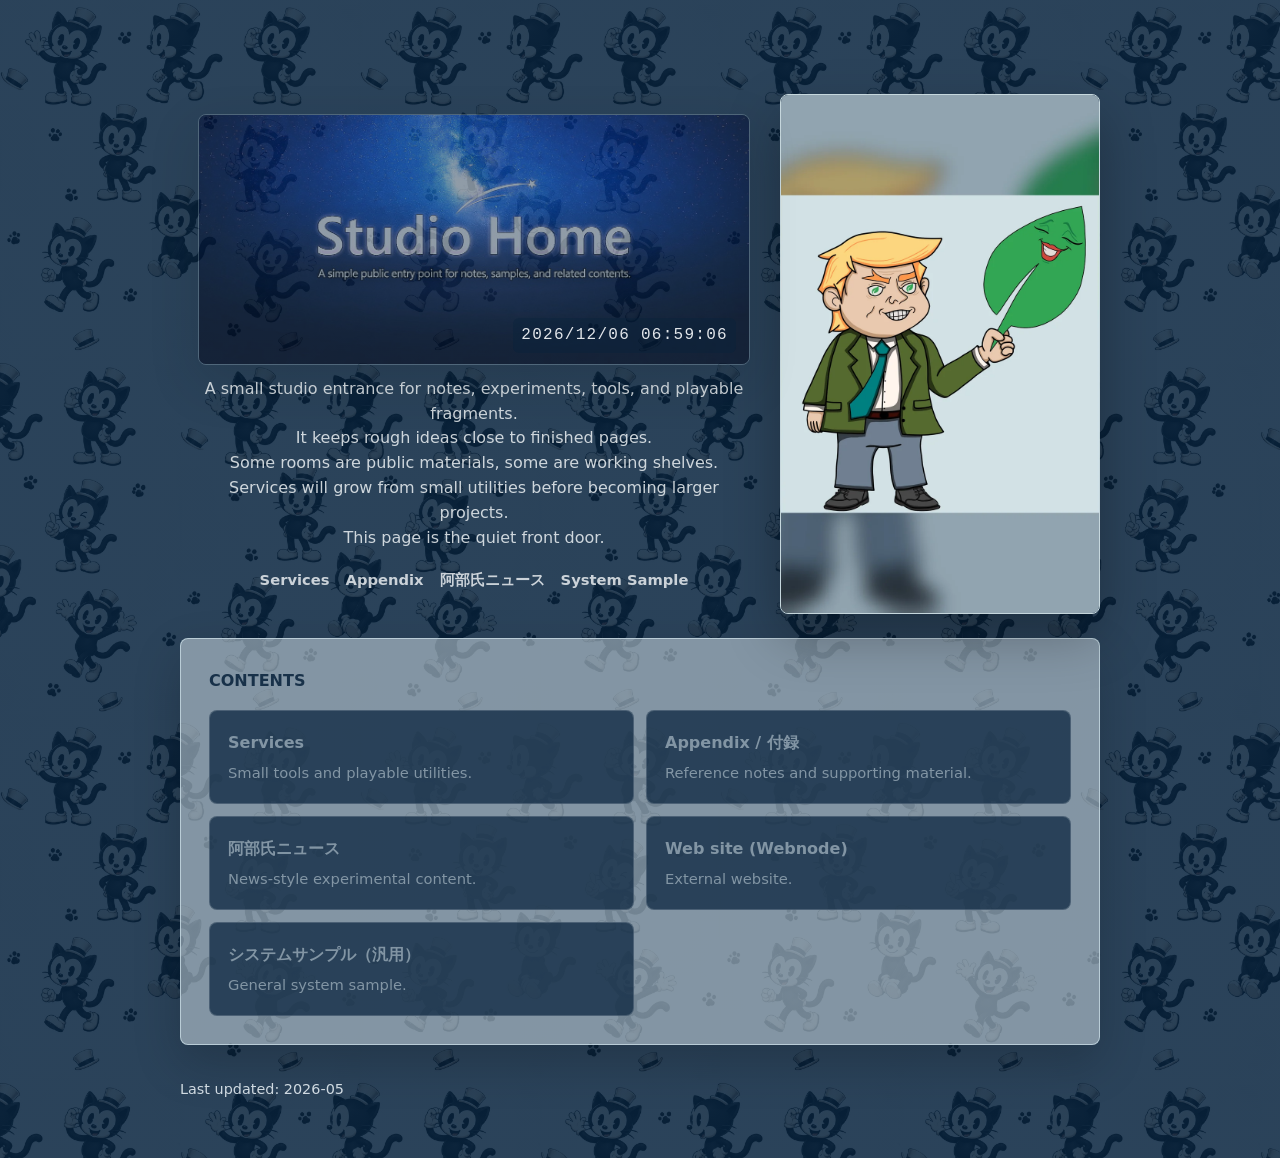
==== index.html @ 92fe7122 "Add service pages and normalize section indexes" ====
<!doctype html>
<html lang="ja">
<head>
  <meta charset="utf-8">
  <meta name="viewport" content="width=device-width, initial-scale=1">
  <title>Studio Home</title>
  <style>
    :root {
      --ink: #111820;
      --muted: #3f505b;
      --line: #bfd3dc;
      --paper: #f4fbff;
      --panel: #f8fbfd;
      --section-panel: rgba(219, 232, 238, 0.5);
      --navy: #0b3155;
      --blue: #2f86bf;
      --green: #70b866;
      --sun: #f4d35e;
    }

    * {
      box-sizing: border-box;
    }

    body {
      margin: 0;
      color: var(--ink);
      font-family: system-ui, -apple-system, BlinkMacSystemFont, "Segoe UI", sans-serif;
      line-height: 1.7;
      background:
        linear-gradient(rgba(8, 36, 63, 0.86), rgba(8, 36, 63, 0.86)),
        url("assets/gitty-back-staggered.webp") repeat,
        var(--navy);
      background-size: auto, 720px 720px, auto;
    }

    main {
      width: min(920px, calc(100% - 32px));
      margin: 0 auto;
      padding: 40px 0 56px;
    }

    .hero {
      display: grid;
      grid-template-columns: minmax(0, 1fr) minmax(220px, 320px);
      gap: 12px;
      align-items: stretch;
      min-height: 0;
      padding-top: 6vh;
      margin-bottom: 24px;
    }

    .hero > div {
      padding: 20px 18px;
      background: transparent;
    }

    .logo-wrap {
      position: relative;
      width: min(100%, 640px);
    }

    .clock {
      position: absolute;
      right: 14px;
      bottom: 12px;
      margin: 0;
      padding: 4px 8px;
      color: rgba(248, 251, 253, 0.9);
      font-family: "Consolas", "SFMono-Regular", "Roboto Mono", monospace;
      font-size: clamp(0.78rem, 1.4vw, 1rem);
      letter-spacing: 0.08em;
      text-align: right;
      background: rgba(8, 34, 60, 0.36);
      border-radius: 6px;
    }

    .hero .logo {
      display: block;
      width: min(100%, 640px);
      height: auto;
      aspect-ratio: auto;
      object-fit: contain;
      opacity: 0.5;
      border: 1px solid rgba(191, 211, 220, 0.5);
      border-radius: 8px;
      box-shadow: 0 18px 48px rgba(0, 0, 0, 0.2);
    }

    .intro {
      width: min(100%, 640px);
      margin: 12px 0 0;
      color: rgba(248, 251, 253, 0.8);
      font-size: 1rem;
      line-height: 1.55;
      text-align: center;
    }

    .quick-links {
      display: flex;
      flex-wrap: wrap;
      justify-content: center;
      gap: 8px 16px;
      width: min(100%, 640px);
      margin: 16px 0 0;
      padding: 0;
      list-style: none;
    }

    .quick-links a {
      color: rgba(248, 251, 253, 0.78);
      font-size: 0.92rem;
      font-weight: 700;
      text-decoration: none;
    }

    .quick-links a:hover,
    .quick-links a:focus-visible {
      color: #f8fbfd;
      text-decoration: underline;
      text-underline-offset: 4px;
      outline: none;
    }

    h1 {
      margin: 0;
      color: #f8fbfd;
      font-size: clamp(2.4rem, 7vw, 5rem);
      line-height: 1;
      letter-spacing: 0;
    }

    .lead {
      max-width: 34rem;
      margin: 20px 0 0;
      color: rgba(248, 251, 253, 0.78);
      font-size: 1.05rem;
    }

    .hero img {
      width: 100%;
      height: 100%;
      min-height: 0;
      object-fit: cover;
      border: 1px solid rgba(216, 232, 236, 0.9);
      border-radius: 8px;
      box-shadow: 0 22px 54px rgba(0, 0, 0, 0.28);
    }

    .contents {
      padding: 28px;
      background: var(--section-panel);
      border: 1px solid rgba(191, 211, 220, 0.9);
      border-radius: 8px;
      box-shadow: 0 18px 48px rgba(0, 0, 0, 0.18);
    }

    h2 {
      margin: 0 0 16px;
      font-size: 1rem;
      color: #183149;
      font-weight: 700;
      text-transform: uppercase;
    }

    .links {
      display: grid;
      grid-template-columns: repeat(2, minmax(0, 1fr));
      gap: 12px;
      padding: 0;
      margin: 0;
      list-style: none;
    }

    .links a {
      display: block;
      min-height: 86px;
      padding: 18px;
      color: #8295a4;
      text-decoration: none;
      background: rgba(8, 34, 60, 0.72);
      border: 1px solid rgba(208, 220, 230, 0.2);
      border-radius: 8px;
      transition: border-color 160ms ease, transform 160ms ease, box-shadow 160ms ease;
    }

    .links a:hover,
    .links a:focus-visible {
      border-color: rgba(232, 240, 246, 0.58);
      box-shadow: 0 10px 26px rgba(0, 0, 0, 0.18);
      transform: translateY(-2px);
      outline: none;
    }

    .label {
      display: block;
      font-weight: 700;
    }

    .note {
      display: block;
      margin-top: 4px;
      color: #8295a4;
      font-size: 0.92rem;
    }

    footer {
      margin-top: 32px;
      color: rgba(244, 251, 255, 0.82);
      font-size: 0.9rem;
    }

    @media (max-width: 720px) {
      main {
        width: min(100% - 24px, 560px);
        padding-top: 28px;
      }

      .hero {
        grid-template-columns: 1fr;
        min-height: auto;
        padding-top: 0;
        margin-bottom: 44px;
        gap: 28px;
      }

      .hero > div,
      .contents {
        padding: 22px;
      }

      .intro {
        margin-top: 18px;
      }

      .quick-links {
        margin-top: 18px;
      }

      .clock {
        right: 10px;
        bottom: 10px;
        font-size: 0.78rem;
      }

      .hero img {
        height: auto;
        aspect-ratio: 3 / 4;
        max-height: 360px;
      }

      .hero .logo {
        max-height: none;
      }

      .links {
        grid-template-columns: 1fr;
      }
    }
  </style>
</head>
<body>
  <main>
    <section class="hero" aria-labelledby="site-title">
      <div>
        <div class="logo-wrap">
          <img class="logo" id="site-title" src="assets/logo-studio-web.jpg" alt="Studio Home - A simple public entry point for notes, samples, and related contents.">
          <p class="clock" id="clock" aria-label="Current date and time">----/--/-- --:--:--</p>
        </div>
        <p class="intro">
          A small studio entrance for notes, experiments, tools, and playable fragments.<br>
          It keeps rough ideas close to finished pages.<br>
          Some rooms are public materials, some are working shelves.<br>
          Services will grow from small utilities before becoming larger projects.<br>
          This page is the quiet front door.
        </p>
        <ul class="quick-links" aria-label="Quick links">
          <li><a href="services/">Services</a></li>
          <li><a href="appendix/">Appendix</a></li>
          <li><a href="abeshi-shimbun/">阿部氏ニュース</a></li>
          <li><a href="System_Sample/">System Sample</a></li>
        </ul>
      </div>
      <img id="hero-image" src="assets/nft-hero-01.webp" alt="Rotating studio image">
    </section>

    <section class="contents" aria-labelledby="contents-title">
      <h2 id="contents-title">Contents</h2>
      <ul class="links">
        <li>
          <a href="services/">
            <span class="label">Services</span>
            <span class="note">Small tools and playable utilities.</span>
          </a>
        </li>
        <li>
          <a href="appendix/">
            <span class="label">Appendix / 付録</span>
            <span class="note">Reference notes and supporting material.</span>
          </a>
        </li>
        <li>
          <a href="abeshi-shimbun/">
            <span class="label">阿部氏ニュース</span>
            <span class="note">News-style experimental content.</span>
          </a>
        </li>
        <li>
          <a href="https://a-so-fun.webnode.jp/">
            <span class="label">Web site (Webnode)</span>
            <span class="note">External website.</span>
          </a>
        </li>
        <li>
          <a href="System_Sample/">
            <span class="label">システムサンプル（汎用）</span>
            <span class="note">General system sample.</span>
          </a>
        </li>
      </ul>
    </section>

    <footer>
      Last updated: 2026-05
    </footer>
  </main>
  <script>
    const clock = document.getElementById("clock");
    const heroImage = document.getElementById("hero-image");
    const heroImages = [
      "assets/nft-hero-01.webp",
      "assets/gitty-hero-01.webp",
      "assets/nft-hero-02.webp",
      "assets/gitty-hero-02.webp",
      "assets/nft-hero-03.webp",
      "assets/gitty-hero-03.webp",
      "assets/nft-hero-04.webp",
      "assets/gitty-hero-04.webp",
      "assets/nft-hero-05.webp",
      "assets/gitty-hero-05.webp",
      "assets/nft-hero-06.webp",
      "assets/gitty-hero-06.webp"
    ];

    function updateHeroImage() {
      const index = new Date().getHours() % heroImages.length;
      heroImage.src = heroImages[index];
    }

    function updateClock() {
      const now = new Date();
      const date = now.toLocaleDateString("ja-JP", {
        year: "numeric",
        month: "2-digit",
        day: "2-digit"
      });
      const time = now.toLocaleTimeString("ja-JP", {
        hour: "2-digit",
        minute: "2-digit",
        second: "2-digit"
      });
      clock.textContent = `${date} ${time}`;
    }

    updateHeroImage();
    updateClock();
    setInterval(updateClock, 1000);
    setInterval(updateHeroImage, 60000);
  </script>
</body>
</html>
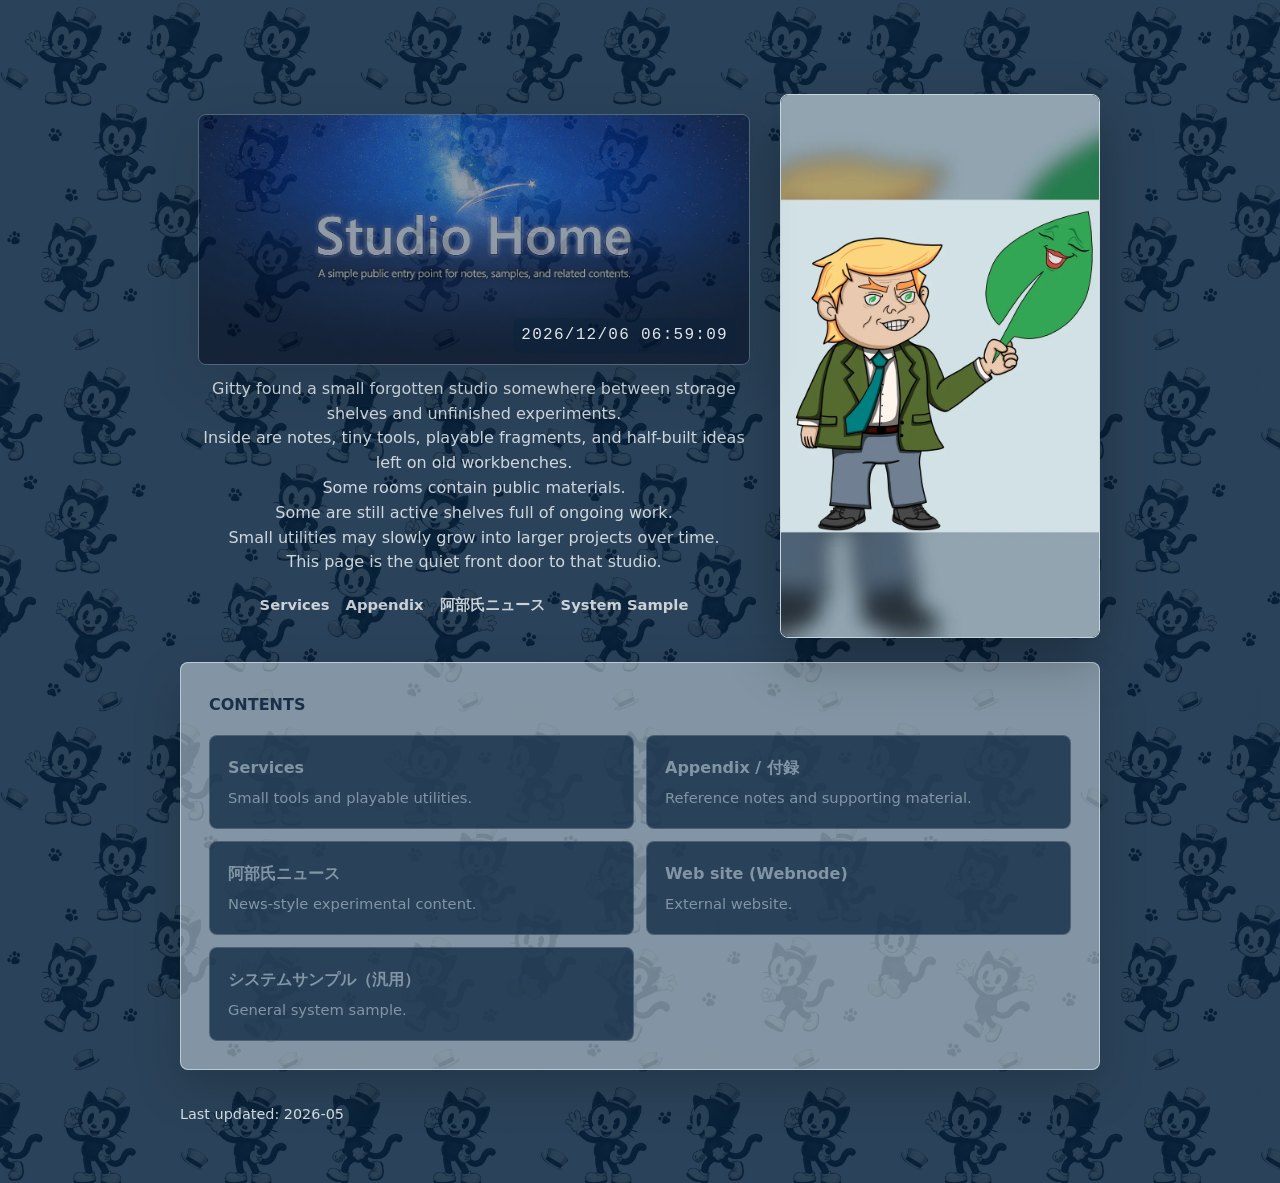
==== commit d5827651: "Refresh studio intro copy and Sudoku input format" ====
--- a/index.html
+++ b/index.html
@@ -268,11 +268,12 @@
           <p class="clock" id="clock" aria-label="Current date and time">----/--/-- --:--:--</p>
         </div>
         <p class="intro">
-          A small studio entrance for notes, experiments, tools, and playable fragments.<br>
-          It keeps rough ideas close to finished pages.<br>
-          Some rooms are public materials, some are working shelves.<br>
-          Services will grow from small utilities before becoming larger projects.<br>
-          This page is the quiet front door.
+          Gitty found a small forgotten studio somewhere between storage shelves and unfinished experiments.<br>
+          Inside are notes, tiny tools, playable fragments, and half-built ideas left on old workbenches.<br>
+          Some rooms contain public materials.<br>
+          Some are still active shelves full of ongoing work.<br>
+          Small utilities may slowly grow into larger projects over time.<br>
+          This page is the quiet front door to that studio.
         </p>
         <ul class="quick-links" aria-label="Quick links">
           <li><a href="services/">Services</a></li>
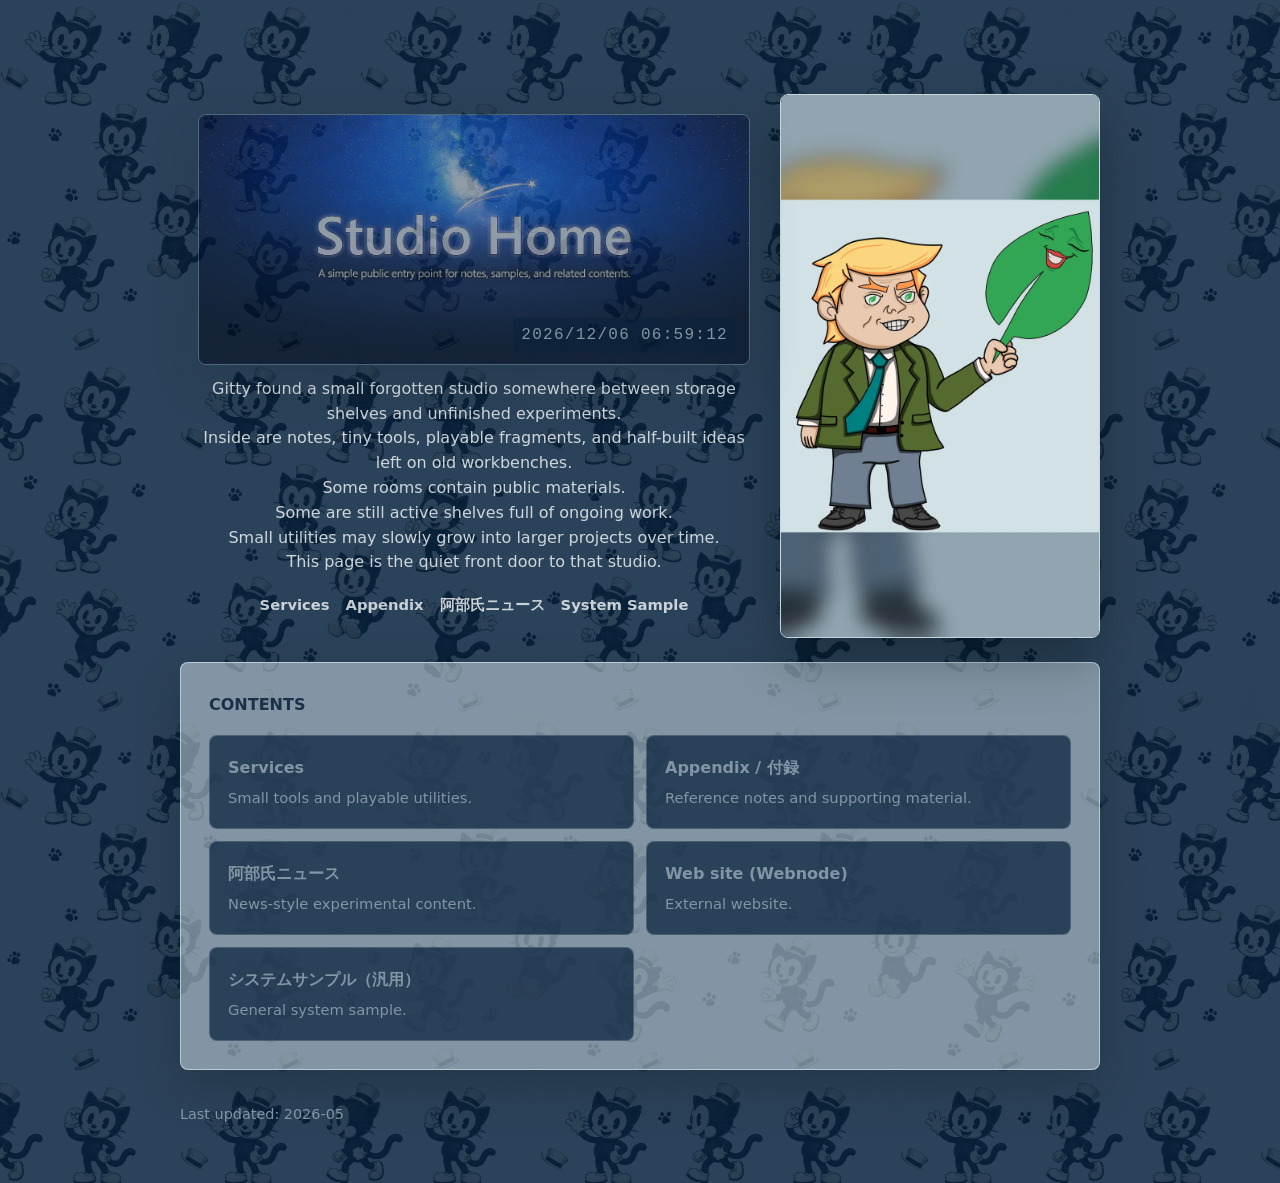
==== commit 1215ad3a: "Convert appendix notes to HTML pages" ====
--- a/index.html
+++ b/index.html
@@ -66,12 +66,12 @@
       bottom: 12px;
       margin: 0;
       padding: 4px 8px;
-      color: rgba(248, 251, 253, 0.9);
+      color: #8295a4;
       font-family: "Consolas", "SFMono-Regular", "Roboto Mono", monospace;
       font-size: clamp(0.78rem, 1.4vw, 1rem);
       letter-spacing: 0.08em;
       text-align: right;
-      background: rgba(8, 34, 60, 0.36);
+      background: rgba(8, 34, 60, 0.48);
       border-radius: 6px;
     }
 
@@ -206,7 +206,7 @@
 
     footer {
       margin-top: 32px;
-      color: rgba(244, 251, 255, 0.82);
+      color: #8295a4;
       font-size: 0.9rem;
     }
 
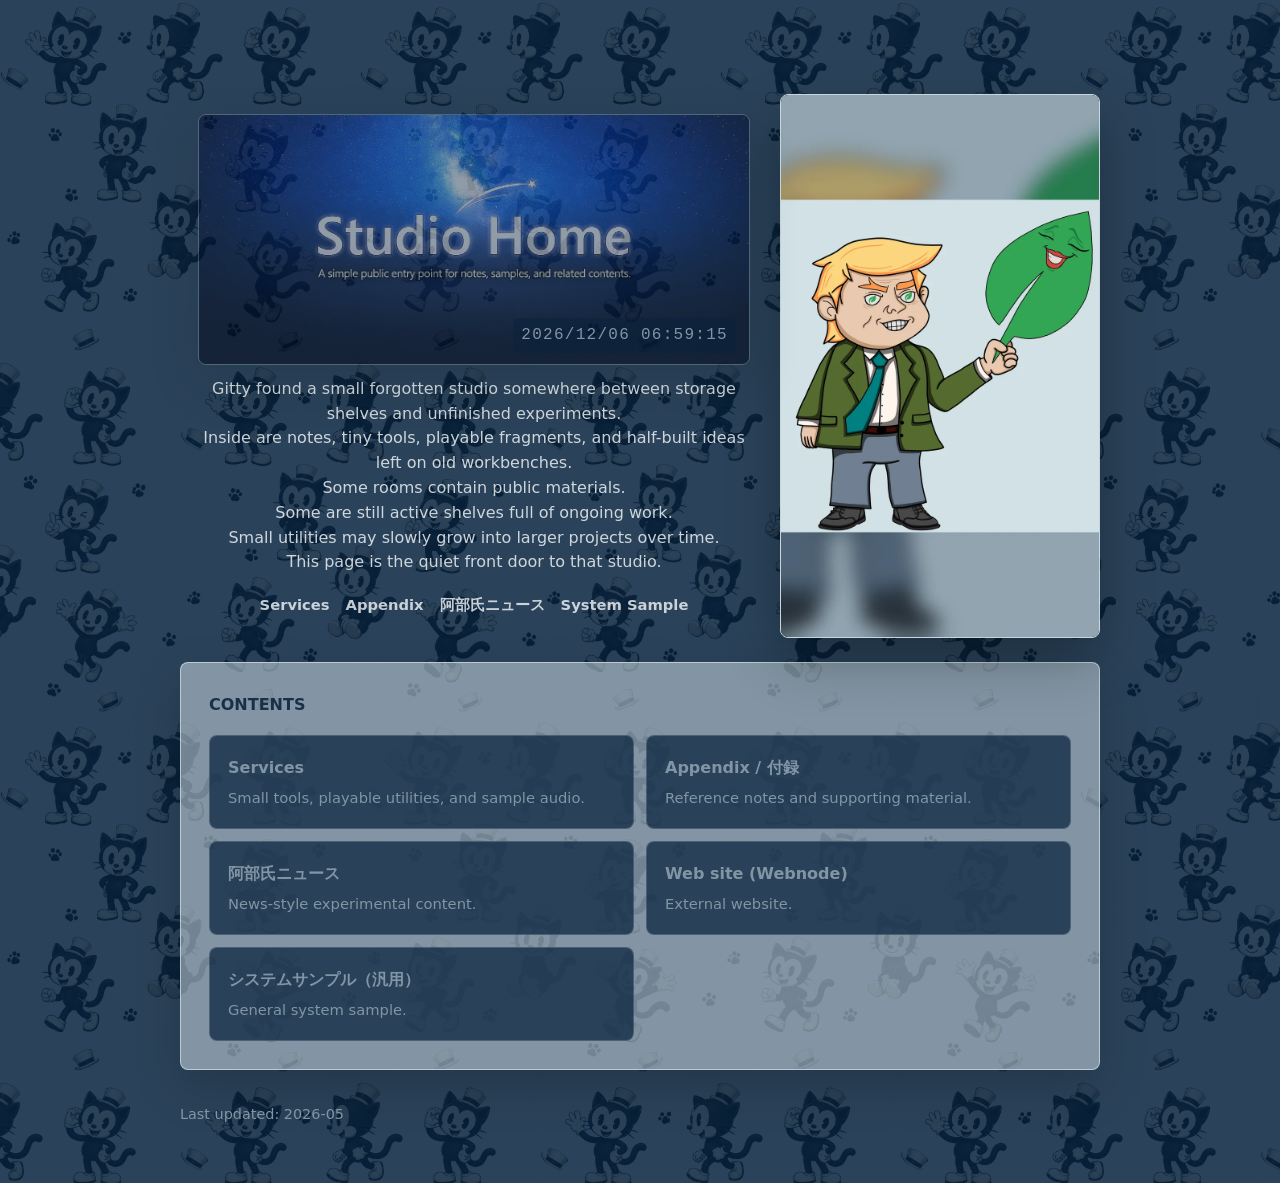
==== commit 085a1e1c: "Add services audio samples" ====
--- a/index.html
+++ b/index.html
@@ -291,7 +291,7 @@
         <li>
           <a href="services/">
             <span class="label">Services</span>
-            <span class="note">Small tools and playable utilities.</span>
+            <span class="note">Small tools, playable utilities, and sample audio.</span>
           </a>
         </li>
         <li>
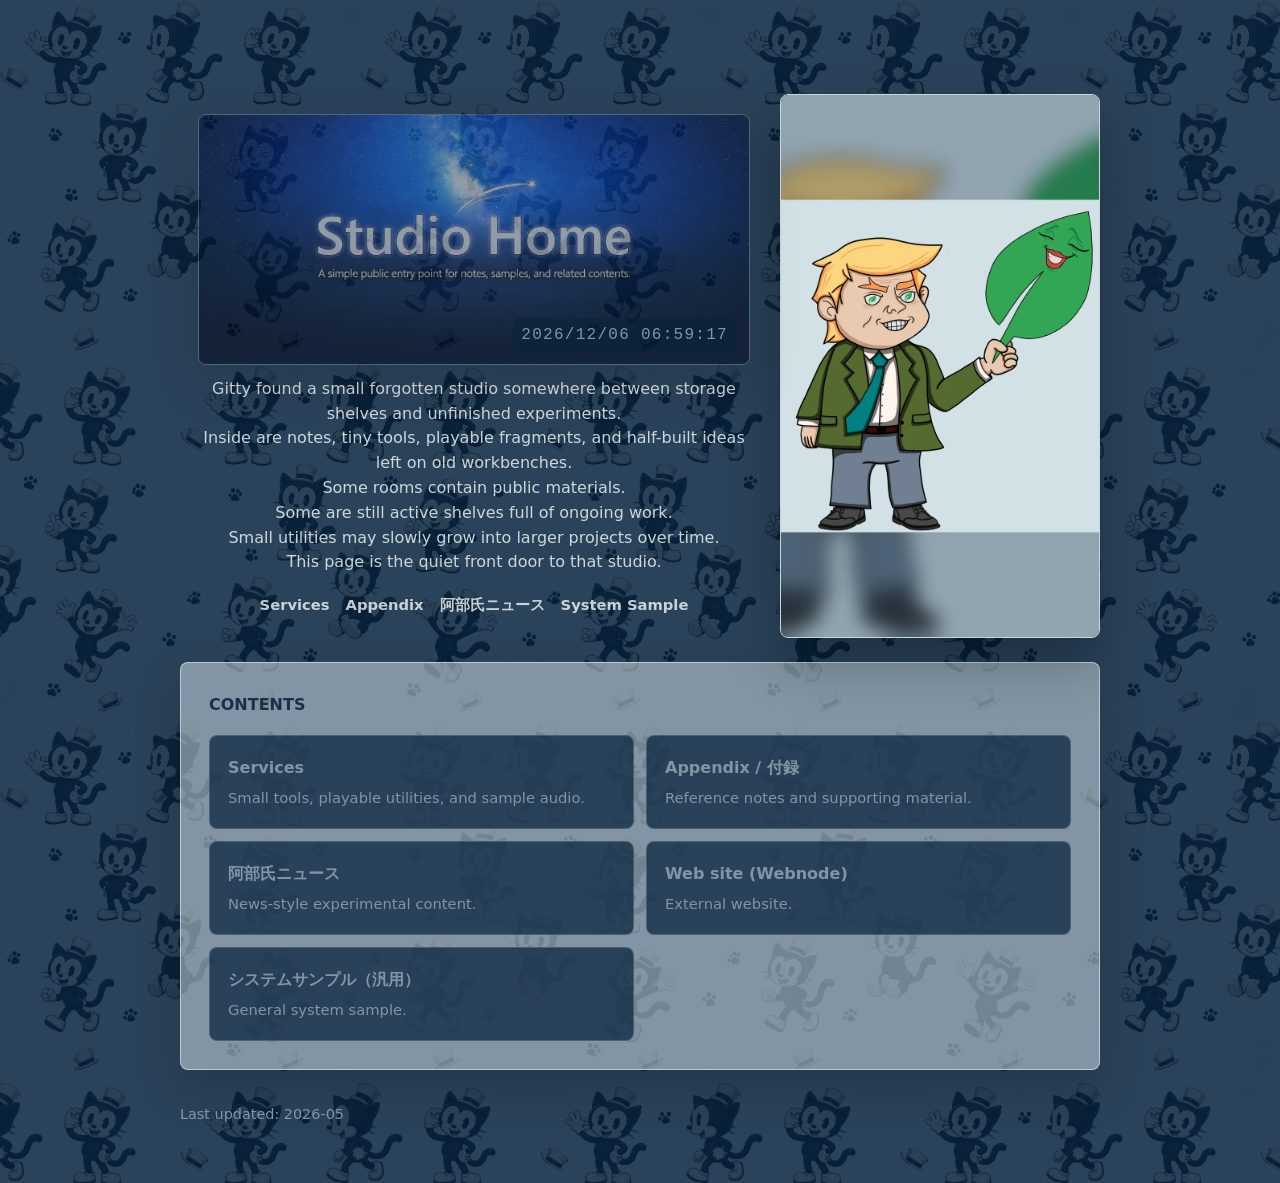
==== commit f50233f8: "Organize public site assets" ====
--- a/index.html
+++ b/index.html
@@ -29,7 +29,7 @@
       line-height: 1.7;
       background:
         linear-gradient(rgba(8, 36, 63, 0.86), rgba(8, 36, 63, 0.86)),
-        url("assets/gitty-back-staggered.webp") repeat,
+        url("assets/pictures/site/gitty-back-staggered.webp") repeat,
         var(--navy);
       background-size: auto, 720px 720px, auto;
     }
@@ -264,7 +264,7 @@
     <section class="hero" aria-labelledby="site-title">
       <div>
         <div class="logo-wrap">
-          <img class="logo" id="site-title" src="assets/logo-studio-web.jpg" alt="Studio Home - A simple public entry point for notes, samples, and related contents.">
+          <img class="logo" id="site-title" src="assets/pictures/site/logo-studio-web.jpg" alt="Studio Home - A simple public entry point for notes, samples, and related contents.">
           <p class="clock" id="clock" aria-label="Current date and time">----/--/-- --:--:--</p>
         </div>
         <p class="intro">
@@ -282,7 +282,7 @@
           <li><a href="System_Sample/">System Sample</a></li>
         </ul>
       </div>
-      <img id="hero-image" src="assets/nft-hero-01.webp" alt="Rotating studio image">
+      <img id="hero-image" src="assets/pictures/site/nft-hero-01.webp" alt="Rotating studio image">
     </section>
 
     <section class="contents" aria-labelledby="contents-title">
@@ -329,18 +329,18 @@
     const clock = document.getElementById("clock");
     const heroImage = document.getElementById("hero-image");
     const heroImages = [
-      "assets/nft-hero-01.webp",
-      "assets/gitty-hero-01.webp",
-      "assets/nft-hero-02.webp",
-      "assets/gitty-hero-02.webp",
-      "assets/nft-hero-03.webp",
-      "assets/gitty-hero-03.webp",
-      "assets/nft-hero-04.webp",
-      "assets/gitty-hero-04.webp",
-      "assets/nft-hero-05.webp",
-      "assets/gitty-hero-05.webp",
-      "assets/nft-hero-06.webp",
-      "assets/gitty-hero-06.webp"
+      "assets/pictures/site/nft-hero-01.webp",
+      "assets/pictures/site/gitty-hero-01.webp",
+      "assets/pictures/site/nft-hero-02.webp",
+      "assets/pictures/site/gitty-hero-02.webp",
+      "assets/pictures/site/nft-hero-03.webp",
+      "assets/pictures/site/gitty-hero-03.webp",
+      "assets/pictures/site/nft-hero-04.webp",
+      "assets/pictures/site/gitty-hero-04.webp",
+      "assets/pictures/site/nft-hero-05.webp",
+      "assets/pictures/site/gitty-hero-05.webp",
+      "assets/pictures/site/nft-hero-06.webp",
+      "assets/pictures/site/gitty-hero-06.webp"
     ];
 
     function updateHeroImage() {
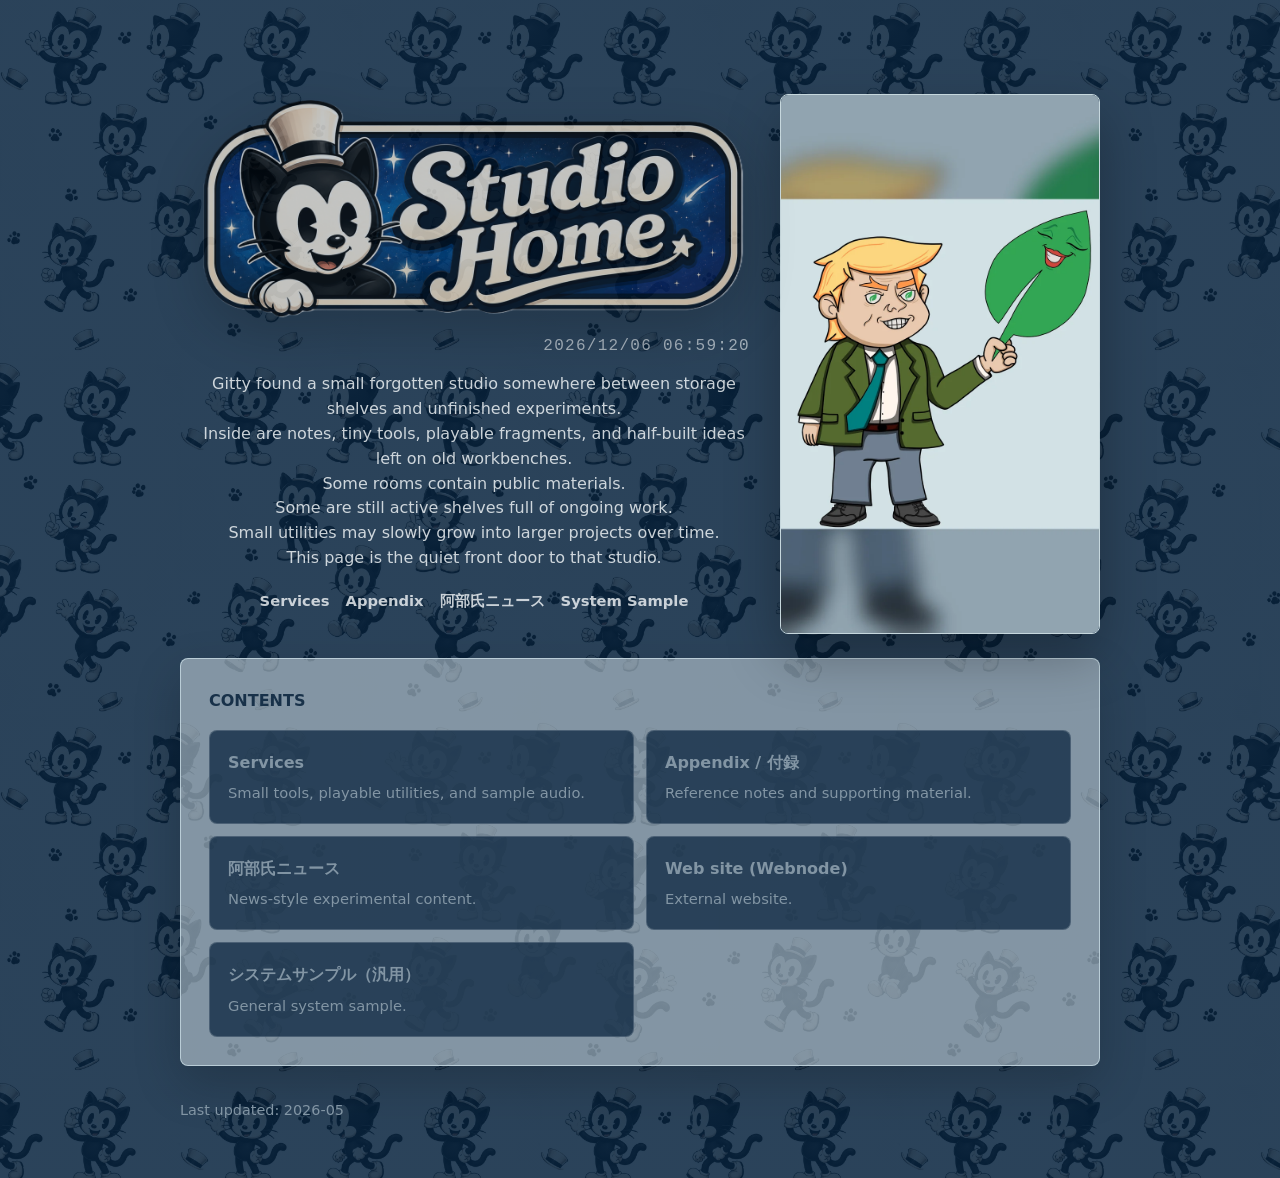
==== commit 60f58745: "Refresh Studio Home logo" ====
--- a/index.html
+++ b/index.html
@@ -51,7 +51,7 @@
     }
 
     .hero > div {
-      padding: 20px 18px;
+      padding: 0 18px 20px;
       background: transparent;
     }
 
@@ -61,18 +61,13 @@
     }
 
     .clock {
-      position: absolute;
-      right: 14px;
-      bottom: 12px;
-      margin: 0;
-      padding: 4px 8px;
-      color: #8295a4;
+      margin: 8px 0 0;
+      padding: 0;
+      color: rgba(248, 251, 253, 0.58);
       font-family: "Consolas", "SFMono-Regular", "Roboto Mono", monospace;
       font-size: clamp(0.78rem, 1.4vw, 1rem);
       letter-spacing: 0.08em;
       text-align: right;
-      background: rgba(8, 34, 60, 0.48);
-      border-radius: 6px;
     }
 
     .hero .logo {
@@ -81,10 +76,11 @@
       height: auto;
       aspect-ratio: auto;
       object-fit: contain;
-      opacity: 0.5;
-      border: 1px solid rgba(191, 211, 220, 0.5);
-      border-radius: 8px;
-      box-shadow: 0 18px 48px rgba(0, 0, 0, 0.2);
+      opacity: 0.72;
+      border: 0;
+      border-radius: 0;
+      box-shadow: none;
+      filter: drop-shadow(0 18px 28px rgba(0, 0, 0, 0.26));
     }
 
     .intro {
@@ -238,8 +234,6 @@
       }
 
       .clock {
-        right: 10px;
-        bottom: 10px;
         font-size: 0.78rem;
       }
 
@@ -264,7 +258,7 @@
     <section class="hero" aria-labelledby="site-title">
       <div>
         <div class="logo-wrap">
-          <img class="logo" id="site-title" src="assets/pictures/site/logo-studio-web.jpg" alt="Studio Home - A simple public entry point for notes, samples, and related contents.">
+          <img class="logo" id="site-title" src="assets/pictures/site/logo-studio-home-transparent-20260518.png" alt="Studio Home - A simple public entry point for notes, samples, and related contents.">
           <p class="clock" id="clock" aria-label="Current date and time">----/--/-- --:--:--</p>
         </div>
         <p class="intro">
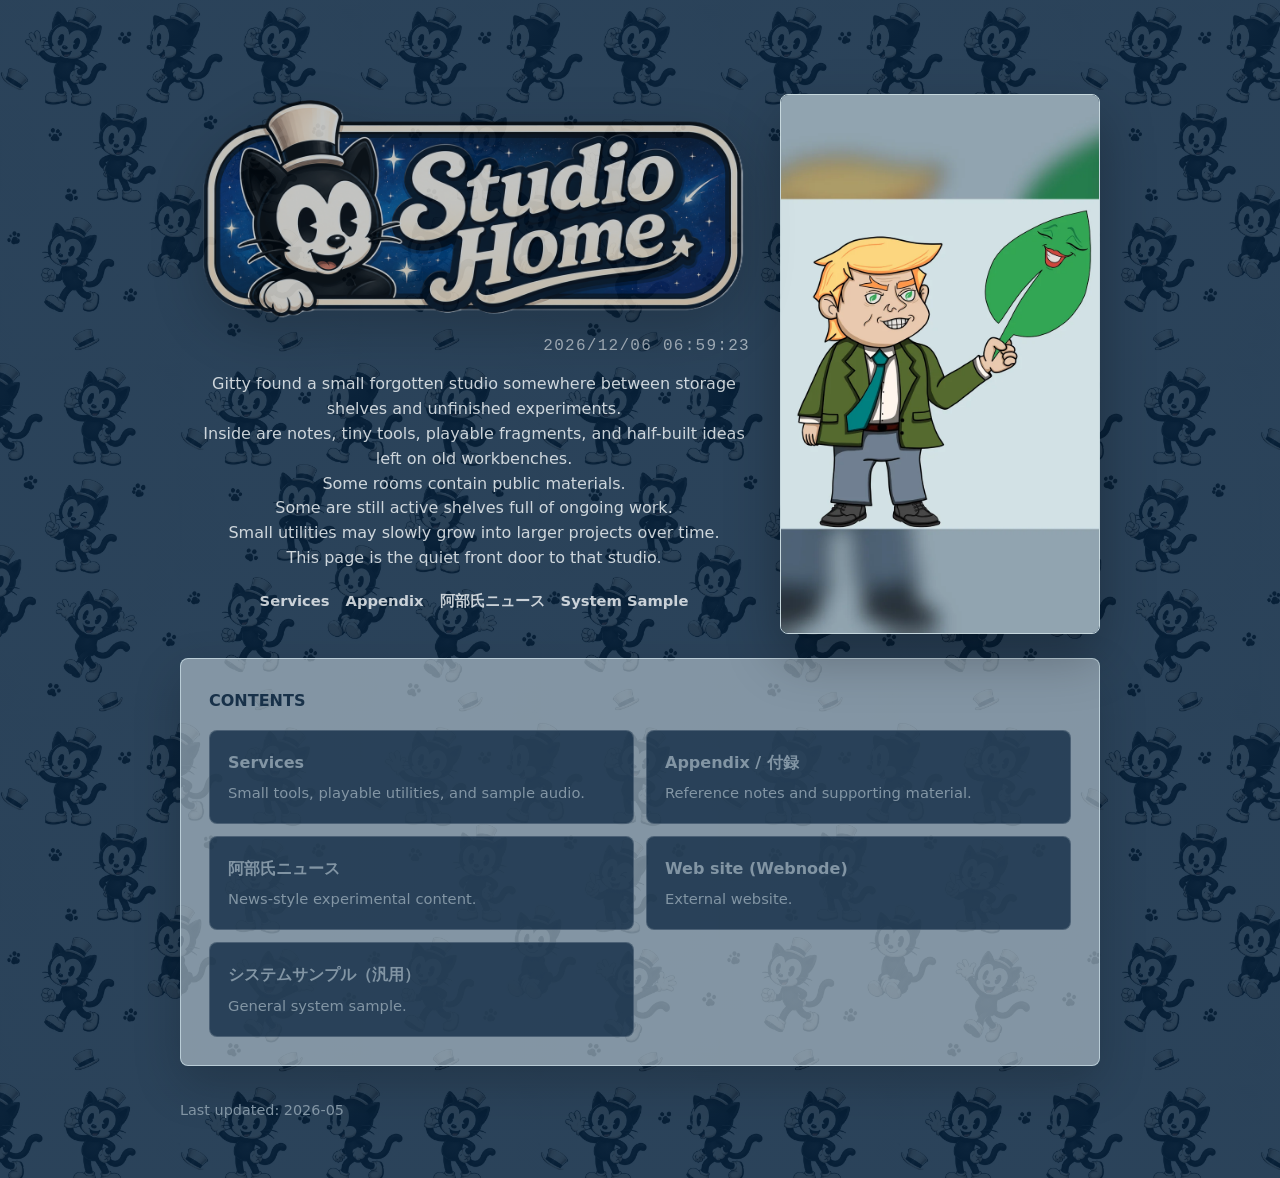
==== commit 9c978181: "Add timed logo opacity rotation" ====
--- a/index.html
+++ b/index.html
@@ -322,6 +322,7 @@
   <script>
     const clock = document.getElementById("clock");
     const heroImage = document.getElementById("hero-image");
+    const siteLogo = document.getElementById("site-title");
     const heroImages = [
       "assets/pictures/site/nft-hero-01.webp",
       "assets/pictures/site/gitty-hero-01.webp",
@@ -336,10 +337,18 @@
       "assets/pictures/site/nft-hero-06.webp",
       "assets/pictures/site/gitty-hero-06.webp"
     ];
+    const logoOpacities = [0.64, 0.72, 0.78];
 
     function updateHeroImage() {
       const index = new Date().getHours() % heroImages.length;
       heroImage.src = heroImages[index];
+    }
+
+    function updateLogoOpacity() {
+      const now = new Date();
+      const slot = (now.getDate() * 48) + (now.getHours() * 2) + Math.floor(now.getMinutes() / 30);
+      const index = (slot * 7 + 3) % logoOpacities.length;
+      siteLogo.style.opacity = logoOpacities[index];
     }
 
     function updateClock() {
@@ -358,9 +367,11 @@
     }
 
     updateHeroImage();
+    updateLogoOpacity();
     updateClock();
     setInterval(updateClock, 1000);
     setInterval(updateHeroImage, 60000);
+    setInterval(updateLogoOpacity, 60000);
   </script>
 </body>
 </html>
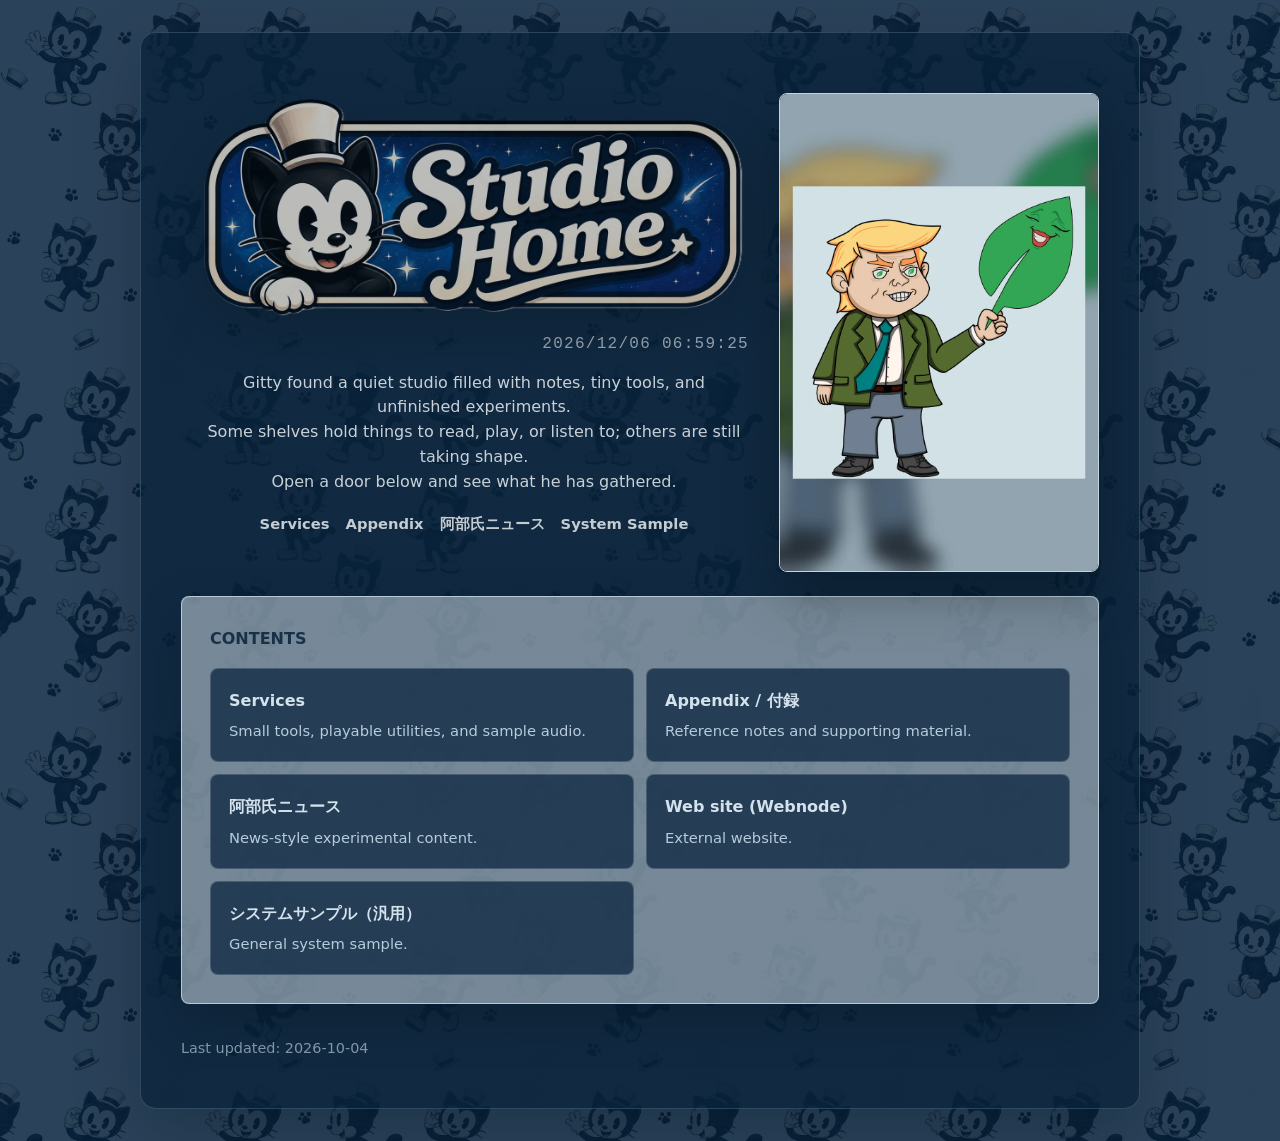
==== commit 948e0f93: "Unify blue page frames and refine home introduction" ====
--- a/index.html
+++ b/index.html
@@ -34,11 +34,6 @@
       background-size: auto, 720px 720px, auto;
     }
 
-    main {
-      width: min(920px, calc(100% - 32px));
-      margin: 0 auto;
-      padding: 40px 0 56px;
-    }
 
     .hero {
       display: grid;
@@ -46,7 +41,7 @@
       gap: 12px;
       align-items: stretch;
       min-height: 0;
-      padding-top: 6vh;
+      padding-top: 20px;
       margin-bottom: 24px;
     }
 
@@ -172,7 +167,7 @@
       display: block;
       min-height: 86px;
       padding: 18px;
-      color: #8295a4;
+      color: #d4e2ec;
       text-decoration: none;
       background: rgba(8, 34, 60, 0.72);
       border: 1px solid rgba(208, 220, 230, 0.2);
@@ -196,7 +191,7 @@
     .note {
       display: block;
       margin-top: 4px;
-      color: #8295a4;
+      color: #b7cbdc;
       font-size: 0.92rem;
     }
 
@@ -207,10 +202,6 @@
     }
 
     @media (max-width: 720px) {
-      main {
-        width: min(100% - 24px, 560px);
-        padding-top: 28px;
-      }
 
       .hero {
         grid-template-columns: 1fr;
@@ -222,7 +213,7 @@
 
       .hero > div,
       .contents {
-        padding: 22px;
+        padding: 16px;
       }
 
       .intro {
@@ -252,9 +243,10 @@
       }
     }
   </style>
+  <link rel="stylesheet" href="assets/styles/studio.css">
 </head>
 <body>
-  <main>
+  <main class="studio-page">
     <section class="hero" aria-labelledby="site-title">
       <div>
         <div class="logo-wrap">
@@ -262,12 +254,9 @@
           <p class="clock" id="clock" aria-label="Current date and time">----/--/-- --:--:--</p>
         </div>
         <p class="intro">
-          Gitty found a small forgotten studio somewhere between storage shelves and unfinished experiments.<br>
-          Inside are notes, tiny tools, playable fragments, and half-built ideas left on old workbenches.<br>
-          Some rooms contain public materials.<br>
-          Some are still active shelves full of ongoing work.<br>
-          Small utilities may slowly grow into larger projects over time.<br>
-          This page is the quiet front door to that studio.
+          Gitty found a quiet studio filled with notes, tiny tools, and unfinished experiments.<br>
+          Some shelves hold things to read, play, or listen to; others are still taking shape.<br>
+          Open a door below and see what he has gathered.
         </p>
         <ul class="quick-links" aria-label="Quick links">
           <li><a href="services/">Services</a></li>
@@ -316,7 +305,7 @@
     </section>
 
     <footer>
-      Last updated: 2026-05
+      Last updated: 2026-10-04
     </footer>
   </main>
   <script>
--- a/assets/styles/studio.css
+++ b/assets/styles/studio.css
@@ -0,0 +1,25 @@
+/* Shared page frame: keep the blue wallpaper visible around and through it. */
+:root {
+  --studio-page-width: 1000px;
+  --studio-page-panel: rgba(9, 35, 59, 0.76);
+}
+
+main.studio-page {
+  box-sizing: border-box;
+  width: min(var(--studio-page-width), calc(100% - 32px));
+  margin: 32px auto;
+  padding: 40px 40px 48px;
+  background: var(--studio-page-panel);
+  border: 1px solid rgba(160, 193, 216, 0.22);
+  border-radius: 16px;
+  box-shadow: 0 24px 64px rgba(3, 18, 33, 0.28);
+}
+
+@media (max-width: 720px) {
+  main.studio-page {
+    width: min(calc(100% - 24px), 560px);
+    margin: 12px auto;
+    padding: 24px 16px 32px;
+    border-radius: 12px;
+  }
+}
